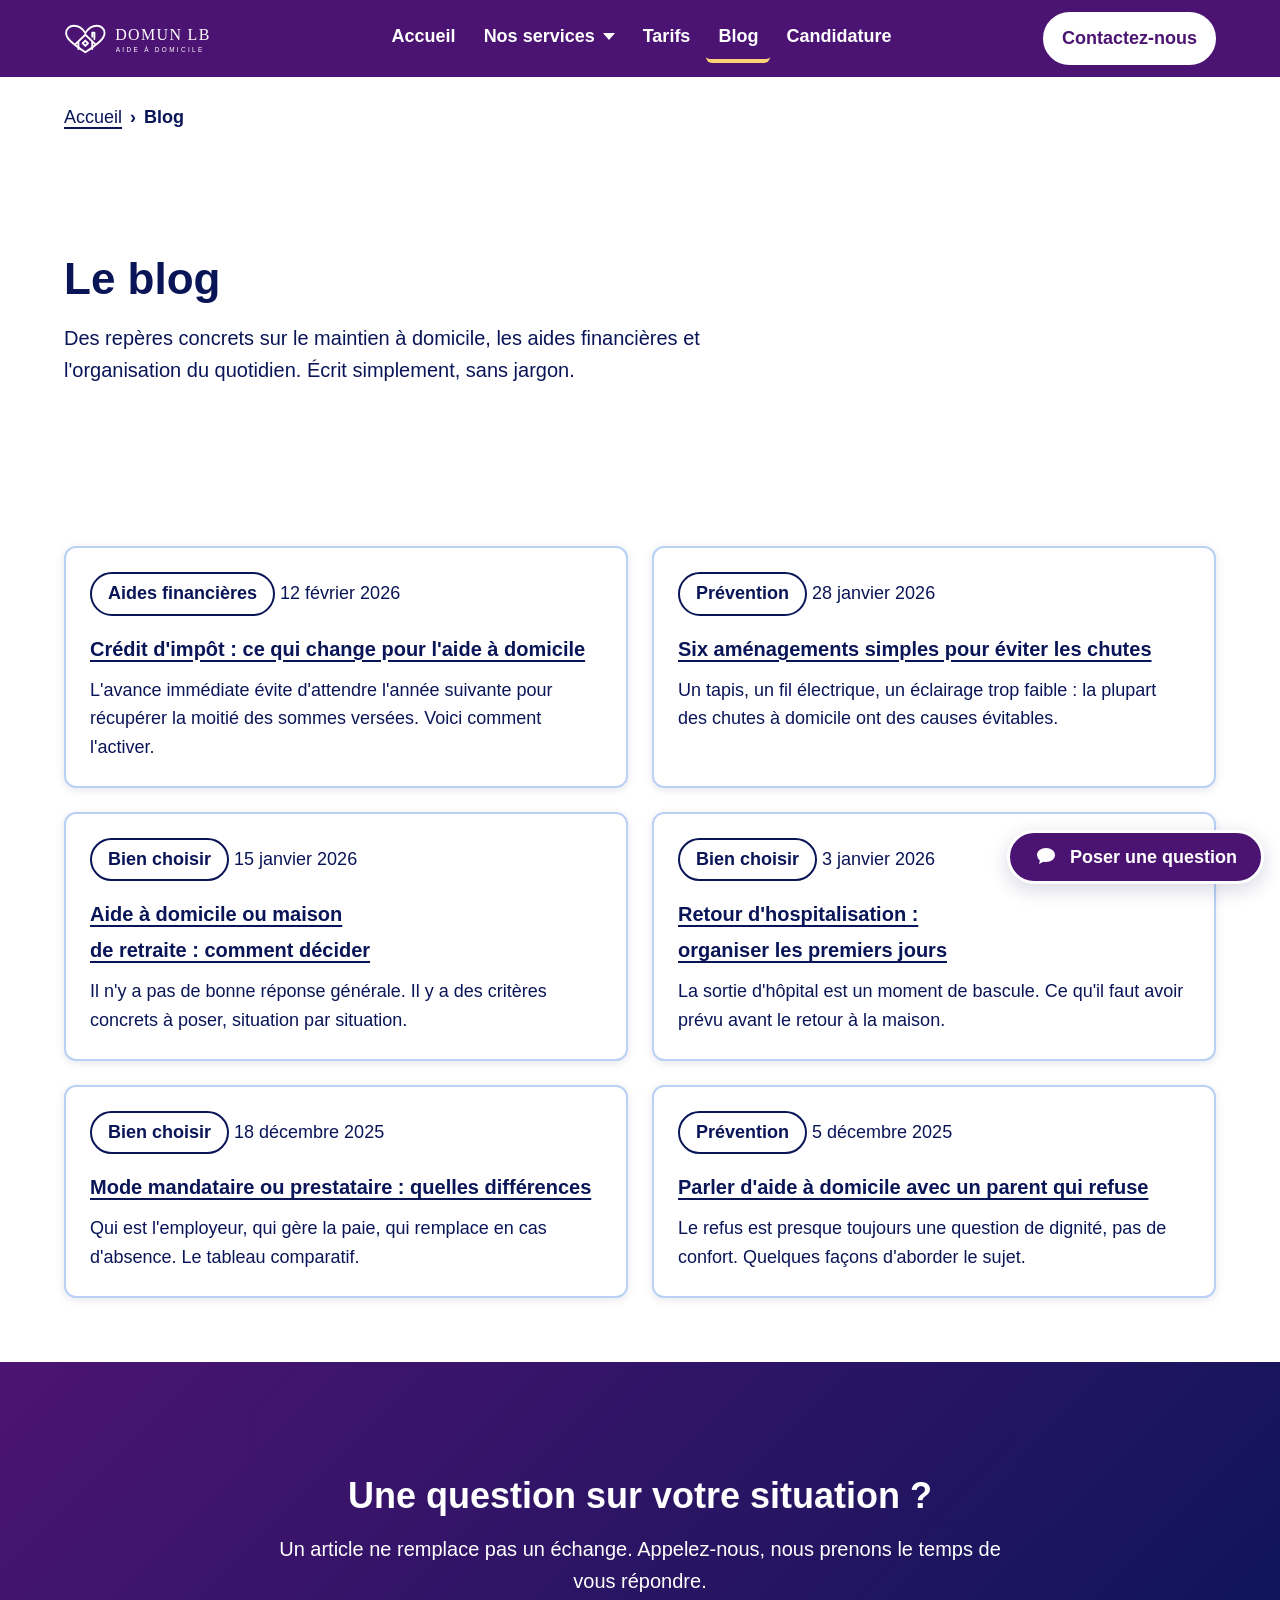
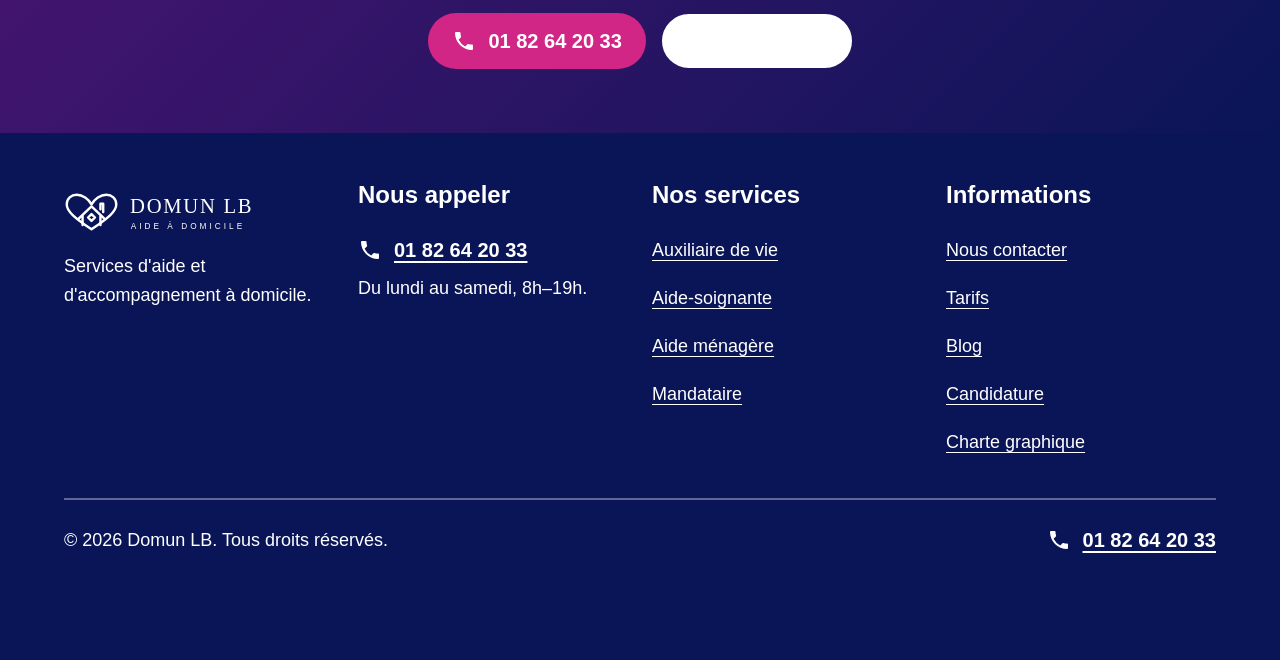
==== blog.html @ 0ce753d1 "Feuille de style unique versionnée, et réassurance desserrée Vous voyiez pour la troisième fois une " ====
<!DOCTYPE html>
<html lang="fr">
<head>
<meta charset="utf-8">
<meta name="viewport" content="width=device-width, initial-scale=1">
<title>Blog — maintien à domicile et aides | Domun LB</title>
<meta name="description" content="Conseils Domun LB sur le maintien à domicile, les aides financières, la prévention des chutes et le choix d'un service.">
<link rel="stylesheet" href="assets/css/domun.css?v=c7c0f2ed6d">
</head>
<body>
<a class="lien-evitement" href="#contenu">Aller au contenu principal</a>

<header class="entete" data-entete>
  <div class="conteneur">
    <a class="entete__logo" href="index.html">
      <img src="assets/img/logo-domunlb-provisoire.svg" alt="Domun LB, accueil" width="330" height="90">
    </a>
    <nav class="entete__nav" id="navigation-principale" data-nav
         aria-label="Navigation principale">
      <ul class="nav-liste">
          <li><a href="index.html">Accueil</a></li>
          <li class="nav-groupe"><button type="button" class="nav-groupe__bouton" data-sous-menu aria-expanded="false" aria-controls="sous-menu-services">Nos services<span class="nav-groupe__chevron" aria-hidden="true"></span></button><ul class="nav-groupe__liste" id="sous-menu-services" hidden><li><a href="services/auxiliaire-de-vie.html">Auxiliaire de vie</a></li><li><a href="services/aide-soignante.html">Aide-soignante</a></li><li><a href="services/aide-menagere.html">Aide ménagère</a></li><li><a href="services/mandataire.html">Mandataire</a></li></ul></li>
          <li><a href="tarifs.html">Tarifs</a></li>
          <li><a href="blog.html" aria-current="page">Blog</a></li>
          <li><a href="candidature.html">Candidature</a></li>
      </ul>
    </nav>
    <div class="entete__actions">
      <a class="bouton bouton--inverse entete__cta" href="contact.html"
         >
        Contactez-nous
      </a>
      <button class="bouton-menu" type="button" data-bouton-menu hidden
              aria-label="Menu" aria-expanded="false"
              aria-controls="navigation-principale">
        <span class="bouton-menu__barres" aria-hidden="true"></span>
        <span class="bouton-menu__texte">Menu</span>
      </button>
    </div>
  </div>
</header>
<main id="contenu">
<nav class="fil-ariane" aria-label="Fil d'Ariane"><div class="conteneur"><ol><li><a href="index.html">Accueil</a></li><li><span aria-current="page">Blog</span></li></ol></div></nav>

<section class="section section--serree">
  <div class="conteneur entete-page">
    <h1>Le blog</h1>
    <p class="chapo">Des repères concrets sur le maintien à domicile, les aides
      financières et l'organisation du quotidien. Écrit simplement, sans jargon.</p>
  </div>
</section>

<section class="section">
  <div class="conteneur">
    <h2 class="visuellement-cache">Tous les articles</h2>
    <div class="grille grille--2"><article class="carte carte--lien article-liste">
      <p class="article-liste__meta"><span class="badge badge--discret">Aides financières</span>
        <span class="visuellement-cache">Publié le </span>
        <time datetime="2026-02-12">12 février 2026</time></p>
      <h3><a class="carte__lien" href="#">Crédit d'impôt : ce qui change pour l'aide à domicile</a></h3>
      <p>L'avance immédiate évite d'attendre l'année suivante pour récupérer la moitié des sommes versées. Voici comment l'activer.</p>
    </article><article class="carte carte--lien article-liste">
      <p class="article-liste__meta"><span class="badge badge--discret">Prévention</span>
        <span class="visuellement-cache">Publié le </span>
        <time datetime="2026-01-28">28 janvier 2026</time></p>
      <h3><a class="carte__lien" href="#">Six aménagements simples pour éviter les chutes</a></h3>
      <p>Un tapis, un fil électrique, un éclairage trop faible : la plupart des chutes à domicile ont des causes évitables.</p>
    </article><article class="carte carte--lien article-liste">
      <p class="article-liste__meta"><span class="badge badge--discret">Bien choisir</span>
        <span class="visuellement-cache">Publié le </span>
        <time datetime="2026-01-15">15 janvier 2026</time></p>
      <h3><a class="carte__lien" href="#">Aide à domicile ou maison de retraite : comment décider</a></h3>
      <p>Il n'y a pas de bonne réponse générale. Il y a des critères concrets à poser, situation par situation.</p>
    </article><article class="carte carte--lien article-liste">
      <p class="article-liste__meta"><span class="badge badge--discret">Bien choisir</span>
        <span class="visuellement-cache">Publié le </span>
        <time datetime="2026-01-03">3 janvier 2026</time></p>
      <h3><a class="carte__lien" href="#">Retour d'hospitalisation : organiser les premiers jours</a></h3>
      <p>La sortie d'hôpital est un moment de bascule. Ce qu'il faut avoir prévu avant le retour à la maison.</p>
    </article><article class="carte carte--lien article-liste">
      <p class="article-liste__meta"><span class="badge badge--discret">Bien choisir</span>
        <span class="visuellement-cache">Publié le </span>
        <time datetime="2025-12-18">18 décembre 2025</time></p>
      <h3><a class="carte__lien" href="#">Mode mandataire ou prestataire : quelles différences</a></h3>
      <p>Qui est l'employeur, qui gère la paie, qui remplace en cas d'absence. Le tableau comparatif.</p>
    </article><article class="carte carte--lien article-liste">
      <p class="article-liste__meta"><span class="badge badge--discret">Prévention</span>
        <span class="visuellement-cache">Publié le </span>
        <time datetime="2025-12-05">5 décembre 2025</time></p>
      <h3><a class="carte__lien" href="#">Parler d'aide à domicile avec un parent qui refuse</a></h3>
      <p>Le refus est presque toujours une question de dignité, pas de confort. Quelques façons d'aborder le sujet.</p>
    </article></div>
  </div>
</section>

<section class="section section--degrade">
  <div class="conteneur centre rappel-action">
    <h2>Une question sur votre situation&nbsp;?</h2>
    <p>Un article ne remplace pas un échange. Appelez-nous, nous prenons le temps de vous répondre.</p>
    <div class="groupe-boutons">
      <a class="tel tel--bouton" href="tel:+33182642033"><svg class="tel__icone" viewBox="0 0 24 24" aria-hidden="true" focusable="false"><path d="M6.6 10.8a15.1 15.1 0 0 0 6.6 6.6l2.2-2.2a1 1 0 0 1 1-.24 11.4 11.4 0 0 0 3.6.58 1 1 0 0 1 1 1V20a1 1 0 0 1-1 1A17 17 0 0 1 3 4a1 1 0 0 1 1-1h3.5a1 1 0 0 1 1 1 11.4 11.4 0 0 0 .58 3.6 1 1 0 0 1-.25 1z"/></svg><span class="visuellement-cache">Nous appeler au </span><span class="tel__numero">01 82 64 20 33</span></a>
      <a class="bouton bouton--inverse" href="tarifs.html">Voir nos tarifs</a>
    </div>
  </div>
</section>
</main>
<footer class="pied">
  <div class="conteneur">
    <div class="grille grille--4">
      <div>
        <span class="pied__logo"><img src="assets/img/logo-domunlb-provisoire.svg" alt="Domun LB" width="330" height="90"></span>
        <p>Services d'aide et d'accompagnement à domicile.</p>
      </div>
      <div>
        <h2>Nous appeler</h2>
        <a class="tel" href="tel:+33182642033"><svg class="tel__icone" viewBox="0 0 24 24" aria-hidden="true" focusable="false"><path d="M6.6 10.8a15.1 15.1 0 0 0 6.6 6.6l2.2-2.2a1 1 0 0 1 1-.24 11.4 11.4 0 0 0 3.6.58 1 1 0 0 1 1 1V20a1 1 0 0 1-1 1A17 17 0 0 1 3 4a1 1 0 0 1 1-1h3.5a1 1 0 0 1 1 1 11.4 11.4 0 0 0 .58 3.6 1 1 0 0 1-.25 1z"/></svg><span class="visuellement-cache">Appeler Domun LB au </span><span class="tel__numero">01 82 64 20 33</span></a>
        <p>Du lundi au samedi, 8h–19h.</p>
      </div>
      <div>
        <h2>Nos services</h2>
        <ul><li><a href="services/auxiliaire-de-vie.html">Auxiliaire de vie</a></li><li><a href="services/aide-soignante.html">Aide-soignante</a></li><li><a href="services/aide-menagere.html">Aide ménagère</a></li><li><a href="services/mandataire.html">Mandataire</a></li></ul>
      </div>
      <div>
        <h2>Informations</h2>
        <ul>
          <li><a href="contact.html">Nous contacter</a></li>
          <li><a href="tarifs.html">Tarifs</a></li>
          <li><a href="blog.html">Blog</a></li>
          <li><a href="candidature.html">Candidature</a></li>
          <li><a href="charte.html">Charte graphique</a></li>
        </ul>
      </div>
    </div>
    <div class="pied__bas">
      <p>© 2026 Domun LB. Tous droits réservés.</p>
      <a class="tel" href="tel:+33182642033"><svg class="tel__icone" viewBox="0 0 24 24" aria-hidden="true" focusable="false"><path d="M6.6 10.8a15.1 15.1 0 0 0 6.6 6.6l2.2-2.2a1 1 0 0 1 1-.24 11.4 11.4 0 0 0 3.6.58 1 1 0 0 1 1 1V20a1 1 0 0 1-1 1A17 17 0 0 1 3 4a1 1 0 0 1 1-1h3.5a1 1 0 0 1 1 1 11.4 11.4 0 0 0 .58 3.6 1 1 0 0 1-.25 1z"/></svg><span class="visuellement-cache">Appeler Domun LB au </span><span class="tel__numero">01 82 64 20 33</span></a>
    </div>
  </div>
</footer>
<div class="chat" data-chat data-prefixe="">
  <button class="chat__lanceur" type="button" data-chat-ouvrir hidden
          aria-expanded="false" aria-controls="chat-panneau">
    <span class="chat__icone"><svg viewBox="0 0 24 24" aria-hidden="true" focusable="false"><path d="M12 3c5 0 9 3.1 9 7s-4 7-9 7a11 11 0 0 1-2.6-.3L5 19l.9-3.3A7.6 7.6 0 0 1 3 10c0-3.9 4-7 9-7z"/></svg></span>
    <span>Poser une question</span>
  </button>

  <div class="chat__panneau" id="chat-panneau" role="dialog"
       aria-labelledby="chat-titre" hidden>
    <div class="chat__entete">
      <h2 class="chat__titre" id="chat-titre" tabindex="-1">Assistant Domun LB</h2>
      <button class="chat__fermer" type="button" data-chat-fermer>
        <span class="visuellement-cache">Fermer la discussion</span>
        <span aria-hidden="true">✕</span>
      </button>
    </div>
    <div class="chat__fil" data-chat-fil role="log" aria-live="polite"></div>
    <div class="chat__choix" data-chat-choix></div>
    <p class="chat__pied">
      Vous préférez parler à quelqu'un&nbsp;?
      <a class="tel" href="tel:+33182642033"><svg class="tel__icone" viewBox="0 0 24 24" aria-hidden="true" focusable="false"><path d="M6.6 10.8a15.1 15.1 0 0 0 6.6 6.6l2.2-2.2a1 1 0 0 1 1-.24 11.4 11.4 0 0 0 3.6.58 1 1 0 0 1 1 1V20a1 1 0 0 1-1 1A17 17 0 0 1 3 4a1 1 0 0 1 1-1h3.5a1 1 0 0 1 1 1 11.4 11.4 0 0 0 .58 3.6 1 1 0 0 1-.25 1z"/></svg><span class="visuellement-cache">Appeler Domun LB au </span><span class="tel__numero">01 82 64 20 33</span></a>
    </p>
  </div>
</div>
<script src="assets/js/navigation.js?v=c7c0f2ed6d" defer></script>
<script src="assets/js/chat.js?v=c7c0f2ed6d" defer></script>
</body>
</html>
---- assets/css/domun.css ----
/* FICHIER GÉNÉRÉ — ne pas modifier à la main.
   Produit par outils/generer.py à partir de : tokens.css, base.css, mise-en-page.css, composants.css.
   Modifier l'un de ces fichiers, puis relancer la génération. */

/* ==========================================================================
   Domun LB — Jetons de design (design tokens)
   Source unique de vérité pour la charte graphique.
   Aucune couleur ne doit être écrite en dur ailleurs que dans ce fichier.
   ========================================================================== */

:root {
  /* ---- Palette de marque — les 6 seules couleurs autorisées -------------- */
  --navy:   #0a1557;  /* texte principal, titres, pied de page                */
  --violet: #4c1472;  /* couleur de marque, aplats de section, icônes         */
  --rose:   #d12686;  /* boutons d'action et accents — jamais en texte courant */
  --bleu:   #b9d1f4;  /* fonds de section clairs, cartes, encadrés            */
  --jaune:  #fdd377;  /* badges, puces, surlignage, étoiles d'avis            */
  --blanc:  #ffffff;  /* fond de page                                         */

  /* ---- Rôles sémantiques -------------------------------------------------
     On ne consomme JAMAIS --navy/--rose… directement dans les composants :
     on passe par un rôle. Cela rend les règles de la charte lisibles dans
     le code et empêche les usages interdits (texte rose, texte sur jaune…). */

  /* Fonds */
  --fond-page:            var(--blanc);
  --fond-section-clair:   var(--bleu);
  --fond-section-marque:  var(--violet);
  --fond-carte:           var(--blanc);
  --fond-carte-clair:     var(--bleu);
  --fond-pied:            var(--navy);

  /* Textes — uniquement navy sur clair, blanc sur foncé. Contrastes vérifiés
     par outils/verifier-contrastes.py (navy/blanc 16,70:1 — navy/bleu 10,72:1
     — blanc/violet 12,72:1 — blanc/navy 16,70:1). */
  --texte:                var(--navy);
  --texte-sur-clair:      var(--navy);
  --texte-sur-marque:     var(--blanc);
  --texte-sur-pied:       var(--blanc);

  /* Actions */
  --action-fond:          var(--rose);   /* bouton principal, aplat plein     */
  --action-texte:         var(--blanc);  /* blanc/rose = 4,85:1 — conforme AA */
  --action-contour:       var(--violet); /* bouton secondaire                 */

  /* Réassurance — le jaune ne porte jamais de texte ni d'information seule.
     Contraste jaune/blanc = 1,42:1 : tout élément jaune reçoit donc un
     contour navy pour rester perceptible (cf. CHARTE.md §Écarts traités). */
  --reassurance:          var(--jaune);
  --reassurance-contour:  var(--navy);

  /* Bordures et séparateurs */
  --bordure:              var(--bleu);
  --bordure-forte:        var(--violet);

  /* Dégradé — violet vers navy uniquement, jamais violet vers rose. */
  --degrade-marque: linear-gradient(135deg, var(--violet) 0%, var(--navy) 100%);

  /* ---- Typographie -------------------------------------------------------
     Aucune taille n'est exprimée en px : tout est en rem pour que le réglage
     « taille du texte » du navigateur de l'utilisateur reste opérant. */
  --police: "Segoe UI", Roboto, "Helvetica Neue", Arial, system-ui, sans-serif;

  --texte-xs:  1rem;      /* 16 px — mentions légales uniquement, jamais du corps */
  --texte-s:   1.125rem;  /* 18 px — corps de texte, plancher absolu             */
  --texte-m:   1.25rem;   /* 20 px — corps des pages services, chapô             */
  --texte-l:   1.5rem;    /* 24 px                                               */
  --texte-xl:  clamp(1.5rem,   1.2rem + 1.4vw, 1.875rem);  /* 24 → 30 px  h3 */
  --texte-2xl: clamp(1.75rem,  1.3rem + 2.2vw, 2.25rem);   /* 28 → 36 px  h2 */
  --texte-3xl: clamp(2rem,     1.4rem + 3vw,   2.75rem);   /* 32 → 44 px  h1 */

  --interligne:        1.6;   /* non négociable sur tout le texte courant */
  --interligne-titre:  1.2;

  --graisse-normale: 400;
  --graisse-medium:  600;
  --graisse-forte:   700;

  /* ---- Espacements — échelle de 4 px ------------------------------------- */
  --esp-1: 0.25rem;  --esp-2: 0.5rem;   --esp-3: 0.75rem;  --esp-4: 1rem;
  --esp-5: 1.5rem;   --esp-6: 2rem;     --esp-7: 3rem;     --esp-8: 4rem;
  --esp-9: 6rem;

  /* ---- Zones cliquables — plancher non négociable ------------------------ */
  --cible-min: 48px;

  /* ---- Formes et ombres -------------------------------------------------- */
  --rayon-s: 6px;  --rayon-m: 12px;  --rayon-l: 20px;  --rayon-plein: 999px;
  /* Blanc à 35 % — séparateur du pied de page sur navy. */
  --separateur-pied: rgba(255, 255, 255, 0.35);

  --ombre-carte:  0 2px 8px rgba(10, 21, 87, 0.10);
  --ombre-relief: 0 6px 20px rgba(10, 21, 87, 0.16);

  /* ---- Focus — visible partout, jamais supprimé ------------------------- */
  --focus-epaisseur: 3px;
  --focus-couleur:   var(--navy);
  --focus-decalage:  3px;

  /* ---- Largeurs de lecture ---------------------------------------------- */
  --largeur-page:    1200px;
  --largeur-lecture: 68ch;  /* longueur de ligne confortable */
  /* ---- Teintes dérivées -------------------------------------------------
     La charte n'autorise aucune AUTRE couleur : ces trois valeurs ne sont
     donc pas de nouvelles couleurs, mais des mélanges de deux couleurs de la
     palette (color-mix), réservés aux états d'interface — survol, zébrage,
     texte indicatif. Aucune ne sert d'aplat ni de couleur de marque.
     Les valeurs en dur servent de repli aux navigateurs sans color-mix. */
  --rose-fonce: #ad237e;  /* rose 82 % + navy — survol du bouton principal,
                             blanc dessus = 6,33:1                          */
  --bleu-voile: #e6effb;  /* bleu 35 % + blanc — zébrage de tableau,
                             navy dessus = 14,39:1                          */
  --navy-doux:  #40487c;  /* navy 78 % + blanc — texte indicatif de champ,
                             sur blanc = 8,62:1                             */
}

@supports (color: color-mix(in srgb, red, blue)) {
  :root {
    --rose-fonce: color-mix(in srgb, var(--rose)   82%, var(--navy));
    --bleu-voile: color-mix(in srgb, var(--bleu)   35%, var(--blanc));
    --navy-doux:  color-mix(in srgb, var(--navy)   78%, var(--blanc));
  }
}

/* ==========================================================================
   Domun LB — Socle : remise à zéro, typographie, accessibilité de base
   ========================================================================== */

*, *::before, *::after { box-sizing: border-box; }

/* On ne touche PAS à la taille de police de :root — l'utilisateur doit
   pouvoir agrandir le texte depuis son navigateur. */
html {
  -webkit-text-size-adjust: 100%;
  scroll-behavior: smooth;
  /* L'en-tête est collant : sans cette réserve, une ancre viendrait se
     placer dessous. La valeur est réajustée par navigation.js sur la
     hauteur réelle de l'en-tête. */
  scroll-padding-top: calc(var(--hauteur-entete, 9rem) + var(--esp-4));
}

@media (prefers-reduced-motion: reduce) {
  html { scroll-behavior: auto; }
  *, *::before, *::after {
    animation-duration: 0.01ms !important;
    animation-iteration-count: 1 !important;
    transition-duration: 0.01ms !important;
  }
}

body {
  margin: 0;
  background: var(--fond-page);
  color: var(--texte);
  font-family: var(--police);
  font-size: var(--texte-s);        /* 18 px — plancher */
  line-height: var(--interligne);   /* 1,6 */
  font-weight: var(--graisse-normale);
  -webkit-font-smoothing: antialiased;
}

/* Pages services : corps à 20 px, imposé par la charte. */
body.page-service { font-size: var(--texte-m); }

/* ---- Titres ------------------------------------------------------------- */
h1, h2, h3, h4 {
  margin: 0 0 var(--esp-4);
  color: var(--texte);
  line-height: var(--interligne-titre);
  font-weight: var(--graisse-forte);
  text-wrap: balance;
}
h1 { font-size: var(--texte-3xl); }
h2 { font-size: var(--texte-2xl); margin-top: var(--esp-7); }
h3 { font-size: var(--texte-xl);  margin-top: var(--esp-6); }
h4 { font-size: var(--texte-l); }

/* Sur les aplats de marque, les titres passent en blanc. */
.section--marque h1, .section--marque h2, .section--marque h3,
.section--marque h4, .section--marque p, .section--marque li,
.pied h2, .pied h3, .pied p, .pied li { color: var(--texte-sur-marque); }

p, li { max-width: var(--largeur-lecture); }
p { margin: 0 0 var(--esp-4); }

/* ---- Liens -------------------------------------------------------------- */
a { color: var(--texte); text-underline-offset: 0.2em; text-decoration-thickness: 2px; }
a:hover { text-decoration-thickness: 3px; }
/* Le dégradé est aussi un fond foncé : sans lui, un lien y resterait en
   navy (1,31:1 sur le violet), donc illisible. */
.section--marque a, .section--degrade a, .pied a { color: var(--texte-sur-marque); }

/* ---- Focus : visible partout, sur toutes les couleurs de fond ----------- */
:focus-visible {
  outline: var(--focus-epaisseur) solid var(--focus-couleur);
  outline-offset: var(--focus-decalage);
  border-radius: var(--rayon-s);
}
/* Sur fond foncé, l'anneau navy serait invisible : on le passe en blanc. */
.section--marque :focus-visible,
.section--degrade :focus-visible,
.entete :focus-visible,
.pied :focus-visible { outline-color: var(--blanc); }

/* ---- Lien d'évitement --------------------------------------------------- */
.lien-evitement {
  position: absolute; left: var(--esp-4); top: var(--esp-4);
  transform: translateY(-200%);
  z-index: 100;
  background: var(--blanc); color: var(--texte);
  border: 3px solid var(--navy); border-radius: var(--rayon-s);
  padding: var(--esp-3) var(--esp-5);
  font-weight: var(--graisse-forte); text-decoration: none;
}
.lien-evitement:focus { transform: translateY(0); }

/* ---- Utilitaires -------------------------------------------------------- */

/* L'attribut hidden ne pose qu'un display:none de faible priorité, que la
   moindre classe posant un display (.bouton { display: inline-flex }) écrase
   silencieusement. On le rend inconditionnel : sans cela, les éléments
   masqués par le script resteraient visibles. */
[hidden] { display: none !important; }
.visuellement-cache {
  position: absolute !important; width: 1px; height: 1px;
  padding: 0; margin: -1px; overflow: hidden;
  clip-path: inset(50%); white-space: nowrap; border: 0;
}

img { max-width: 100%; height: auto; display: block; }

hr { border: 0; border-top: 2px solid var(--bordure); margin: var(--esp-7) 0; }

/* ---- Impression --------------------------------------------------------- */
@media print {
  .entete__nav, .lien-evitement, .bouton { display: none; }
  body { font-size: 12pt; color: var(--navy); }
}

/* ==========================================================================
   Domun LB — Mise en page : conteneurs, sections, grilles
   ========================================================================== */

.conteneur {
  width: 100%;
  max-width: var(--largeur-page);
  margin-inline: auto;
  padding-inline: var(--esp-5);
}

/* ---- Sections ----------------------------------------------------------- */
.section { padding-block: var(--esp-8); }
.section--serree { padding-block: var(--esp-7); }

/* Fond blanc (défaut) */
.section--blanc  { background: var(--fond-page); }

/* Aplat clair : texte navy sur bleu clair — 10,72:1 */
.section--clair  { background: var(--fond-section-clair); color: var(--texte-sur-clair); }

/* Grand aplat de marque : texte blanc sur violet — 12,72:1 */
.section--marque { background: var(--fond-section-marque); color: var(--texte-sur-marque); }

/* Dégradé autorisé : violet → navy. Le texte blanc reste conforme aux deux
   extrémités (12,72:1 sur violet, 16,70:1 sur navy). */
.section--degrade {
  background: var(--degrade-marque);
  color: var(--texte-sur-marque);
}
.section--degrade h1, .section--degrade h2, .section--degrade h3,
.section--degrade p,  .section--degrade li { color: var(--texte-sur-marque); }

/* ---- Grilles ------------------------------------------------------------ */
.grille {
  display: grid;
  gap: var(--esp-5);
  grid-template-columns: repeat(auto-fit, minmax(min(100%, 300px), 1fr));
}
.grille--2 { grid-template-columns: repeat(auto-fit, minmax(min(100%, 420px), 1fr)); }
.grille--4 { grid-template-columns: repeat(auto-fit, minmax(min(100%, 230px), 1fr)); }

/* Deux colonnes texte + média, empilées sur mobile */
.duo {
  display: grid;
  gap: var(--esp-6);
  grid-template-columns: 1fr;
  align-items: center;
}
@media (min-width: 900px) { .duo { grid-template-columns: 1fr 1fr; } }

/* ---- En-tête de page ---------------------------------------------------- */
.entete-page { padding-block: var(--esp-7) var(--esp-6); }
.entete-page .chapo {
  font-size: var(--texte-m);
  max-width: var(--largeur-lecture);
}
.section--degrade .entete-page__intro { color: var(--texte-sur-marque); }

/* ---- Fil d'Ariane ------------------------------------------------------- */
.fil-ariane { padding-block: var(--esp-4); font-size: var(--texte-s); }
.fil-ariane ol {
  list-style: none; display: flex; flex-wrap: wrap;
  gap: var(--esp-2); margin: 0; padding: 0;
}
.fil-ariane li { max-width: none; display: flex; align-items: center; gap: var(--esp-2); }
.fil-ariane li + li::before { content: "›"; font-weight: var(--graisse-forte); }
.fil-ariane a { display: inline-flex; align-items: center; min-height: var(--cible-min); }
.fil-ariane [aria-current="page"] { font-weight: var(--graisse-forte); }

/* ---- Pile verticale ----------------------------------------------------- */
.pile > * + * { margin-top: var(--esp-4); }
.pile-large > * + * { margin-top: var(--esp-6); }
.centre { text-align: center; }
.centre p, .centre li { margin-inline: auto; }

/* ==========================================================================
   Domun LB — Composants
   ========================================================================== */

/* --------------------------------------------------------------------------
   BOUTONS
   Principal   : rose plein, libellé blanc gras, 18 px mini, cible 48 px mini.
   Secondaire  : contour violet sur fond blanc.
   Le rose reste rare : un seul bouton principal par écran visible.
   ------------------------------------------------------------------------ */
.bouton {
  display: inline-flex;
  align-items: center;
  justify-content: center;
  gap: var(--esp-3);
  min-height: var(--cible-min);          /* 48 px */
  padding: var(--esp-3) var(--esp-6);
  font-family: inherit;
  font-size: var(--texte-s);             /* 18 px plancher */
  font-weight: var(--graisse-forte);
  line-height: 1.3;
  text-align: center;
  text-decoration: none;
  border: 3px solid transparent;
  border-radius: var(--rayon-plein);
  cursor: pointer;
  transition: background-color .18s ease, color .18s ease, transform .18s ease;
}
.bouton:hover { transform: translateY(-2px); }
.bouton:active { transform: translateY(0); }

/* Principal — blanc sur rose = 4,85:1 (conforme AA) */
.bouton--principal {
  background: var(--action-fond);
  color: var(--action-texte);
  border-color: var(--action-fond);
  box-shadow: var(--ombre-carte);
}
.bouton--principal:hover  { background: var(--rose-fonce); border-color: var(--rose-fonce); }
.bouton--principal:visited { color: var(--action-texte); }

/* Secondaire — contour violet sur blanc, libellé violet = 12,72:1 */
.bouton--secondaire {
  background: var(--blanc);
  color: var(--action-contour);
  border-color: var(--action-contour);
}
.bouton--secondaire:hover { background: var(--action-contour); color: var(--blanc); }
.bouton--secondaire:visited { color: var(--action-contour); }
.bouton--secondaire:hover:visited { color: var(--blanc); }

/* Variante posée sur un aplat violet ou un dégradé : blanc plein */
.bouton--inverse {
  background: var(--blanc);
  color: var(--violet);
  border-color: var(--blanc);
}
.bouton--inverse:hover { background: var(--bleu); color: var(--navy); }
.bouton--inverse:visited { color: var(--violet); }

.bouton--large { width: 100%; }
@media (min-width: 600px) { .bouton--large { width: auto; } }

.groupe-boutons {
  display: flex; flex-wrap: wrap; gap: var(--esp-4);
  align-items: center;
}
.centre .groupe-boutons { justify-content: center; }

/* --------------------------------------------------------------------------
   TÉLÉPHONE — visible en permanence, cliquable, en en-tête et en pied
   ------------------------------------------------------------------------ */
.tel {
  display: inline-flex; align-items: center; gap: var(--esp-3);
  min-height: var(--cible-min);
  font-size: var(--texte-m);
  font-weight: var(--graisse-forte);
  text-decoration: none;
  white-space: nowrap;
}
.tel__icone { flex: none; width: 24px; height: 24px; fill: currentColor; }
.tel__numero { text-decoration: underline; text-underline-offset: 0.2em; }

/* Téléphone en bouton d'appel (mobile, bandeaux d'action) */
.tel--bouton {
  background: var(--action-fond); color: var(--action-texte);
  border-radius: var(--rayon-plein);
  padding: var(--esp-3) var(--esp-5);
}
.tel--bouton .tel__numero { text-decoration: none; }
.tel--bouton:hover { background: var(--rose-fonce); }

/* --------------------------------------------------------------------------
   EN-TÊTE
   ------------------------------------------------------------------------ */
/* --------------------------------------------------------------------------
   EN-TÊTE — une seule ligne : logo | navigation | téléphone
   Posé sur le violet de la marque, pour que le fond du logo s'y fonde.
   Texte blanc : 12,72:1.
   ------------------------------------------------------------------------ */
.entete {
  position: sticky; top: 0; z-index: 50;
  background: var(--fond-section-marque);
  color: var(--texte-sur-marque);
}
.entete--defile { box-shadow: var(--ombre-relief); }
.entete .conteneur {
  display: flex; flex-wrap: nowrap;
  align-items: center; justify-content: space-between;
  gap: var(--esp-4);
  padding-block: var(--esp-3);
}
.entete__logo {
  display: inline-flex; align-items: center; min-height: var(--cible-min);
  /* Le logo absorbe la contrainte en très petit écran : sans cela, il
     pousserait la ligne au débordement plutôt que de se réduire. */
  flex: 0 1 auto; min-width: 0;
  /* Si l'image ne se charge pas, son texte de remplacement doit rester
     lisible sur le violet — en navy il serait à 1,31:1. */
  color: var(--texte-sur-marque);
}
.entete__logo img {
  height: 48px; width: auto; max-width: 100%; object-fit: contain;
  transition: height .18s ease;
}
.entete--defile .entete__logo img { height: 38px; }

.entete__actions { display: flex; align-items: center; gap: var(--esp-3); flex: none; }
/* Les horaires ne figurent plus ici : empilées sous le numéro, elles
   formaient la seconde ligne de l'en-tête. Elles restent dans le pied de
   page et dans l'assistant de discussion. */
.entete .tel { color: var(--texte-sur-marque); white-space: nowrap; }

/* ---- Navigation --------------------------------------------------------- */
.entete__nav { flex: 0 1 auto; min-width: 0; }
.nav-liste {
  list-style: none; margin: 0; padding: 0;
  display: flex; flex-wrap: nowrap; gap: var(--esp-1);
}
.nav-liste li { max-width: none; }
.nav-liste a, .nav-groupe__bouton {
  display: flex; align-items: center; gap: var(--esp-2);
  min-height: var(--cible-min);
  padding: var(--esp-2) var(--esp-3);
  font-family: inherit;
  font-size: var(--texte-s);
  font-weight: var(--graisse-medium);
  color: var(--texte-sur-marque);
  text-decoration: none;
  white-space: nowrap;
  background: transparent;
  border: 0;
  border-bottom: 4px solid transparent;
  border-radius: var(--rayon-s);
  cursor: pointer;
}
/* Au survol, texte navy sur bleu clair : 10,72:1. */
.nav-liste a:hover, .nav-groupe__bouton:hover { background: var(--bleu); color: var(--navy); }
/* La page ou la section courante est signalée par la graisse ET un trait
   jaune (8,94:1 sur le violet) : jamais par la couleur seule. */
.nav-liste a[aria-current="page"],
.nav-groupe__bouton[data-section-courante="true"] {
  font-weight: var(--graisse-forte);
  border-bottom-color: var(--jaune);
}

/* Sous-menu des services — ouverture au clic, jamais au survol : un menu qui
   se déplie au passage de la souris est difficile à viser. */
.nav-groupe { position: relative; }
.nav-groupe__chevron {
  width: 0; height: 0; flex: none;
  border-left: 6px solid transparent;
  border-right: 6px solid transparent;
  border-top: 7px solid currentColor;
}
.nav-groupe__bouton[aria-expanded="true"] .nav-groupe__chevron {
  border-top: 0; border-bottom: 7px solid currentColor;
}
.nav-groupe__liste {
  position: absolute; top: calc(100% + var(--esp-2)); left: 0;
  min-width: 17rem;
  margin: 0; padding: var(--esp-2);
  list-style: none;
  background: var(--violet);
  border: 3px solid var(--blanc);
  border-radius: var(--rayon-m);
  box-shadow: var(--ombre-relief);
}
.nav-groupe__liste a {
  border-bottom: 0; border-left: 5px solid transparent;
  padding: var(--esp-2) var(--esp-4);
}
.nav-groupe__liste a[aria-current="page"] { border-left-color: var(--jaune); }

/* Bouton menu (petit écran) */
.bouton-menu {
  display: none;
  align-items: center; gap: var(--esp-3);
  min-height: var(--cible-min); padding: var(--esp-2) var(--esp-4);
  background: var(--blanc); color: var(--violet);
  border: 3px solid var(--blanc); border-radius: var(--rayon-s);
  font-family: inherit; font-size: var(--texte-s);
  font-weight: var(--graisse-forte); cursor: pointer;
}
.bouton-menu__barres { display: block; width: 24px; height: 3px; background: currentColor;
  position: relative; }
.bouton-menu__barres::before, .bouton-menu__barres::after {
  content: ""; position: absolute; left: 0; width: 24px; height: 3px; background: currentColor; }
.bouton-menu__barres::before { top: -8px; }
.bouton-menu__barres::after  { top: 8px; }

/* En dessous de 1100 px, la navigation à plat ne tient plus sur la ligne :
   elle passe derrière le bouton Menu, et l'en-tête reste sur une ligne. */
@media (max-width: 1099px) {
  .bouton-menu { display: inline-flex; }
  .entete__nav {
    position: absolute; left: 0; right: 0; top: 100%;
    background: var(--violet);
    border-top: 2px solid var(--separateur-pied);
    box-shadow: var(--ombre-relief);
    max-height: calc(100vh - var(--hauteur-entete, 6rem));
    overflow-y: auto;
  }
  .entete .conteneur { position: relative; }
  .entete__nav[data-ouvert="false"] { display: none; }
  .nav-liste { flex-direction: column; flex-wrap: wrap; gap: 0; padding: var(--esp-3); }
  .nav-liste li { width: 100%; }
  .nav-liste a, .nav-groupe__bouton {
    width: 100%; border-bottom: 0; border-left: 5px solid transparent;
    padding: var(--esp-3) var(--esp-4);
  }
  .nav-liste a[aria-current="page"],
  .nav-groupe__bouton[data-section-courante="true"] { border-left-color: var(--jaune); }
  .nav-groupe__bouton { justify-content: space-between; }
  /* Déplié en place plutôt qu'en surcouche. */
  .nav-groupe__liste {
    position: static; min-width: 0;
    border: 0; box-shadow: none; border-radius: 0;
    padding: 0 0 0 var(--esp-4);
  }
}

/* Très petits écrans : le libellé du bouton disparaît au profit de
   l'icône seule, pour que la ligne reste unique. Le nom accessible est
   conservé par l'attribut aria-label posé par le script. */
@media (max-width: 619px) {
  .entete__logo img { height: 36px; }
  .bouton-menu__texte { display: none; }
  .bouton-menu { padding: var(--esp-2) var(--esp-3); }
  .entete .conteneur { gap: var(--esp-3); }
  .entete .conteneur { padding-inline: var(--esp-3); }
  /* Seule l'icône s'efface : le numéro lui-même doit rester visible. */
  .entete .tel__icone { display: none; }
}

/* --------------------------------------------------------------------------
   CARTES
   ------------------------------------------------------------------------ */
.carte {
  background: var(--fond-carte);
  color: var(--texte);
  border: 2px solid var(--bordure);
  border-radius: var(--rayon-m);
  padding: var(--esp-5);
  box-shadow: var(--ombre-carte);
  display: flex; flex-direction: column; gap: var(--esp-3);
}
.carte > :last-child { margin-bottom: 0; }
.carte h3 { margin-top: 0; }
.carte p, .carte li { max-width: none; }

.carte--clair { background: var(--fond-carte-clair); border-color: var(--violet); }
.carte--marque { background: var(--violet); border-color: var(--violet); color: var(--blanc); }
.carte--marque h3, .carte--marque p, .carte--marque li { color: var(--blanc); }

/* Carte cliquable : toute la carte est la cible, le lien reste le point focus */
.carte--lien { position: relative; transition: transform .18s ease, box-shadow .18s ease; }
.carte--lien:hover { transform: translateY(-4px); box-shadow: var(--ombre-relief); }
.carte--lien .carte__lien::after { content: ""; position: absolute; inset: 0; }
.carte__lien { font-weight: var(--graisse-forte); font-size: var(--texte-m); }

/* Icône de carte : rond violet, glyphe blanc */
.carte__icone {
  flex: none;
  display: grid; place-items: center;
  width: 64px; height: 64px;
  border-radius: 50%;
  background: var(--violet); color: var(--blanc);
}
.carte__icone svg { width: 32px; height: 32px; fill: currentColor; }
.carte--marque .carte__icone { background: var(--blanc); color: var(--violet); }

/* --------------------------------------------------------------------------
   RÉASSURANCE EN JAUNE
   Le jaune ne porte jamais de texte ni d'information seule, et reçoit
   toujours un contour navy — sans quoi il disparaîtrait sur blanc (1,42:1).
   ------------------------------------------------------------------------ */
.badge {
  display: inline-flex; align-items: center; gap: var(--esp-2);
  /* Dans une carte, qui est un conteneur flex en colonne, un badge devient un
     élément flex et s'étire sur toute la largeur : il prend alors l'allure
     d'un bouton pleine largeur. On l'en empêche. */
  align-self: flex-start;
  padding: var(--esp-2) var(--esp-4);
  background: var(--reassurance);
  color: var(--navy);                              /* navy/jaune = 11,74:1 */
  border: 2px solid var(--reassurance-contour);
  border-radius: var(--rayon-plein);
  font-size: var(--texte-s);
  font-weight: var(--graisse-forte);
  line-height: 1.3;
}
.badge--discret { background: var(--blanc); }

/* Titre de carte marqué d'une pastille jaune. Remplace l'emploi d'un badge
   comme titre : un cartouche plein occupait toute la largeur de la carte et se
   lisait comme un bouton, alors qu'il ne mène nulle part. Le jaune revient
   ici à ce que la charte lui assigne — un micro-élément. */
.carte__titre {
  /* Aligné sur la première ligne, et non centré sur l'ensemble : sur un titre
     qui passe sur deux lignes, la pastille se retrouvait à mi-hauteur. */
  display: flex; align-items: flex-start; gap: var(--esp-3);
  margin-top: 0;
  font-size: var(--texte-l);
}
.carte__titre::before {
  content: "";
  margin-top: 0.28em;
  flex: none; width: 1.25rem; height: 1.25rem;
  background: var(--reassurance);
  border: 2px solid var(--reassurance-contour);
  border-radius: 50%;
}
.carte--marque .carte__titre::before { border-color: var(--blanc); }

/* Ligne de réassurance : trois mentions courtes séparées par des pastilles,
   au lieu de trois cartouches pleins qui se bousculaient sur deux rangées. */
.reassurance {
  display: flex; flex-wrap: wrap;
  gap: var(--esp-3) var(--esp-6);
  margin: 0; padding: 0;
  list-style: none;
  font-size: var(--texte-s);
  font-weight: var(--graisse-forte);
}
.reassurance li {
  display: flex; align-items: center; gap: var(--esp-2);
  max-width: none;
}
.reassurance li::before {
  content: "";
  flex: none; width: 1rem; height: 1rem;
  background: var(--reassurance);
  border: 2px solid var(--reassurance-contour);
  border-radius: 50%;
}

/* Liste à puces jaunes */
.liste-puces { list-style: none; margin: 0; padding: 0; }
.liste-puces li {
  position: relative;
  padding-left: 2.5rem;
  margin-bottom: var(--esp-3);
}
.liste-puces li::before {
  content: "";
  position: absolute; left: 0; top: 0.35em;
  width: 1.4rem; height: 1.4rem;
  background: var(--reassurance);
  border: 2px solid var(--reassurance-contour);
  border-radius: 50%;
}
/* Sur fond de marque, le contour de puce passe en blanc */
.section--marque .liste-puces li::before,
.section--degrade .liste-puces li::before,
.carte--marque .liste-puces li::before { border-color: var(--blanc); }

/* Surlignage jaune sur du texte navy — 11,74:1 */
.surligne {
  background: var(--reassurance);
  color: var(--navy);
  padding: 0 var(--esp-2);
  border-radius: var(--rayon-s);
  box-decoration-break: clone;
}

/* Étoiles d'avis — jaune contourné navy + équivalent textuel obligatoire */
.note { display: inline-flex; align-items: center; gap: var(--esp-2); }
.note__etoiles { display: inline-flex; gap: 2px; }
.note__etoiles svg {
  width: 24px; height: 24px;
  fill: var(--reassurance);
  stroke: var(--reassurance-contour); stroke-width: 1.5;
}
.section--marque .note__etoiles svg, .section--degrade .note__etoiles svg { stroke: var(--blanc); }

/* --------------------------------------------------------------------------
   FORMULAIRES
   Libellé visible AU-DESSUS du champ, jamais en placeholder seul.
   ------------------------------------------------------------------------ */
.formulaire { max-width: 40rem; }
.champ { margin-bottom: var(--esp-5); }

.champ__libelle {
  display: block;
  margin-bottom: var(--esp-2);
  font-size: var(--texte-s);
  font-weight: var(--graisse-forte);
  color: var(--texte);
}
.champ__obligatoire { color: var(--navy); font-weight: var(--graisse-forte); }
.champ__aide {
  display: block;
  margin: 0 0 var(--esp-2);
  font-size: var(--texte-s);
  max-width: none;
}

.champ input, .champ select, .champ textarea {
  display: block; width: 100%;
  min-height: var(--cible-min);
  padding: var(--esp-3) var(--esp-4);
  font-family: inherit;
  font-size: var(--texte-s);
  line-height: var(--interligne);
  color: var(--texte);
  background: var(--blanc);
  border: 2px solid var(--navy);
  border-radius: var(--rayon-s);
}
.champ textarea { min-height: 10rem; resize: vertical; }
.champ input:hover, .champ select:hover, .champ textarea:hover { border-color: var(--violet); }

/* Le placeholder est décoratif : il ne remplace jamais le libellé. */
.champ ::placeholder { color: var(--navy-doux); opacity: 1; }

/* Cases à cocher et boutons radio : cible de 48 px sur tout le libellé */
.choix { display: flex; align-items: flex-start; gap: var(--esp-3); }
.choix + .choix { margin-top: var(--esp-2); }
.choix input { width: 28px; height: 28px; min-height: 28px; margin: 10px 0 0; flex: none; }
.choix label { min-height: var(--cible-min); display: flex; align-items: center; }

/* Erreurs : couleur + icône + texte, jamais la couleur seule */
.champ--erreur input, .champ--erreur select, .champ--erreur textarea {
  border-color: var(--violet); border-width: 3px;
}
.champ__erreur {
  display: flex; align-items: center; gap: var(--esp-2);
  margin-top: var(--esp-2);
  font-weight: var(--graisse-forte);
  color: var(--navy);
}
.champ__erreur::before {
  content: "!";
  display: grid; place-items: center;
  flex: none; width: 1.5rem; height: 1.5rem;
  background: var(--violet); color: var(--blanc);
  border-radius: 50%; font-size: var(--texte-s);
}

fieldset { border: 2px solid var(--bordure); border-radius: var(--rayon-m);
  padding: var(--esp-4) var(--esp-5); margin: 0 0 var(--esp-5); }
legend { font-weight: var(--graisse-forte); font-size: var(--texte-m); padding-inline: var(--esp-2); }

/* --------------------------------------------------------------------------
   TABLEAU DE TARIFS
   ------------------------------------------------------------------------ */
.tableau-enveloppe { overflow-x: auto; }
.tableau {
  width: 100%; border-collapse: collapse;
  font-size: var(--texte-s);
  min-width: 34rem;
}
.tableau caption {
  text-align: left; font-weight: var(--graisse-forte);
  font-size: var(--texte-m); padding-bottom: var(--esp-3);
}
.tableau th, .tableau td {
  padding: var(--esp-4);
  text-align: left;
  border-bottom: 2px solid var(--bordure);
  vertical-align: top;
}
.tableau thead th { background: var(--violet); color: var(--blanc); }
.tableau thead th:first-child { border-top-left-radius: var(--rayon-s); }
.tableau thead th:last-child  { border-top-right-radius: var(--rayon-s); }
.tableau tbody tr:nth-child(even) { background: var(--bleu-voile); }
.tableau th[scope="row"] { font-weight: var(--graisse-forte); }
.tableau .tarif { font-size: var(--texte-m); font-weight: var(--graisse-forte); white-space: nowrap; }

/* --------------------------------------------------------------------------
   ENCADRÉS ET DIVERS
   ------------------------------------------------------------------------ */
.encadre {
  background: var(--fond-section-clair);
  color: var(--texte-sur-clair);
  border-left: 8px solid var(--violet);
  border-radius: var(--rayon-m);
  padding: var(--esp-5);
}
.encadre h3 { margin-top: 0; }
.encadre p, .encadre li { max-width: none; }

/* Étapes numérotées */
.etapes { list-style: none; margin: 0; padding: 0; counter-reset: etape; }
.etapes li {
  counter-increment: etape;
  position: relative;
  padding-left: 4.25rem;
  margin-bottom: var(--esp-5);
  max-width: var(--largeur-lecture);
}
.etapes li::before {
  content: counter(etape);
  position: absolute; left: 0; top: 0;
  display: grid; place-items: center;
  width: 3rem; height: 3rem;
  background: var(--violet); color: var(--blanc);
  border-radius: 50%;
  font-size: var(--texte-l); font-weight: var(--graisse-forte);
  line-height: 1;
}
.section--marque .etapes li::before, .section--degrade .etapes li::before {
  background: var(--blanc); color: var(--violet);
}

/* Questions fréquentes */
.faq details {
  border: 2px solid var(--bordure);
  border-radius: var(--rayon-m);
  margin-bottom: var(--esp-4);
  background: var(--blanc);
}
.faq summary {
  display: flex; align-items: center; justify-content: space-between; gap: var(--esp-4);
  min-height: var(--cible-min);
  padding: var(--esp-4) var(--esp-5);
  font-size: var(--texte-m);
  font-weight: var(--graisse-forte);
  cursor: pointer;
  list-style: none;
}
.faq summary::-webkit-details-marker { display: none; }
.faq summary::after { content: "+"; font-size: var(--texte-l); flex: none; }
.faq details[open] summary::after { content: "–"; }
.faq details[open] summary { border-bottom: 2px solid var(--bordure); }
.faq details > :not(summary) { padding-inline: var(--esp-5); }
.faq details > :last-child { padding-bottom: var(--esp-4); }

/* Article de blog en liste */
.article-liste { display: flex; flex-direction: column; gap: var(--esp-3); }
.article-liste__meta { font-size: var(--texte-s); margin: 0; }
.article-liste h3 { margin: 0; }

/* Bandeau d'appel à l'action */
.rappel-action { text-align: center; }
.rappel-action p { margin-inline: auto; font-size: var(--texte-m); }

/* --------------------------------------------------------------------------
   PIED DE PAGE
   ------------------------------------------------------------------------ */
.pied { background: var(--fond-pied); color: var(--texte-sur-pied); padding-block: var(--esp-7) var(--esp-5); }
.pied a { color: var(--texte-sur-pied); }
.pied h2, .pied h3 { color: var(--texte-sur-pied); margin-top: 0; font-size: var(--texte-l); }
.pied .tel { color: var(--texte-sur-pied); }
.pied ul { list-style: none; margin: 0; padding: 0; }
.pied li { max-width: none; }
.pied li a {
  display: inline-flex; align-items: center;
  min-height: var(--cible-min);
  text-decoration: underline; text-underline-offset: 0.2em;
}
/* Plus de pastille blanche : le logo est en trait blanc, il se pose
   directement sur le navy du pied de page. Sur un fond blanc, il aurait
   disparu. */
.pied__logo { display: inline-block; }
.pied__logo img { height: 62px; width: auto; }
.pied__bas {
  margin-top: var(--esp-6); padding-top: var(--esp-4);
  border-top: 2px solid var(--separateur-pied);
  display: flex; flex-wrap: wrap; gap: var(--esp-4);
  align-items: center; justify-content: space-between;
  font-size: var(--texte-s);
}
.pied__bas p { margin: 0; max-width: none; }

/* --------------------------------------------------------------------------
   FORMULAIRE DE QUALIFICATION (page d'accueil)
   Parcours en trois étapes. Sans JavaScript, les trois étapes s'affichent à
   la suite et le formulaire reste entièrement utilisable : la découpe en
   étapes est une amélioration progressive, jamais une condition d'accès.
   ------------------------------------------------------------------------ */
.qualif {
  background: var(--blanc);
  color: var(--texte);
  border-radius: var(--rayon-l);
  padding: var(--esp-5);
  box-shadow: var(--ombre-relief);
  max-width: none;
}
.qualif h2 { margin-top: 0; font-size: var(--texte-xl); color: var(--texte); }
.qualif p, .qualif li { max-width: none; }

/* Progression — annoncée aux lecteurs d'écran à chaque changement d'étape */
.qualif__progression {
  display: flex; align-items: center; gap: var(--esp-3);
  margin: 0 0 var(--esp-4);
  font-size: var(--texte-s);
  font-weight: var(--graisse-forte);
}
.qualif__jauge {
  flex: 1; height: 10px;
  background: var(--bleu);
  border: 2px solid var(--navy);
  border-radius: var(--rayon-plein);
  overflow: hidden;
}
.qualif__jauge span {
  display: block; height: 100%;
  background: var(--violet);
  transition: width .25s ease;
}

/* Étapes : le fieldset porte la question, la legend est le titre de l'étape */
.qualif__etape { border: 0; padding: 0; margin: 0 0 var(--esp-5); }
.qualif__etape legend {
  padding: 0;
  font-size: var(--texte-m);
  font-weight: var(--graisse-forte);
  margin-bottom: var(--esp-4);
}
.qualif__question { margin-bottom: var(--esp-5); }
.qualif__question:last-child { margin-bottom: 0; }
.qualif__intitule {
  display: block;
  margin: 0 0 var(--esp-3);
  font-size: var(--texte-s);
  font-weight: var(--graisse-forte);
}

/* Options cliquables : la case reste visible, l'état sélectionné est signalé
   par la bordure ET le fond ET la case cochée — jamais par la couleur seule. */
.qualif__options { display: grid; gap: var(--esp-2); }
@media (min-width: 560px) { .qualif__options--paire { grid-template-columns: 1fr 1fr; } }

.qualif__option { position: relative; }
.qualif__option input {
  position: absolute; z-index: 1;
  left: var(--esp-4); top: 50%; transform: translateY(-50%);
  width: 26px; height: 26px; margin: 0;
}
.qualif__option label {
  display: flex; align-items: center;
  min-height: var(--cible-min);
  padding: var(--esp-3) var(--esp-4) var(--esp-3) 3.5rem;
  background: var(--blanc);
  border: 2px solid var(--navy);
  border-radius: var(--rayon-s);
  font-size: var(--texte-s);
  font-weight: var(--graisse-medium);
  line-height: 1.4;
  cursor: pointer;
}
.qualif__option label:hover { background: var(--bleu-voile); }
.qualif__option input:checked + label {
  background: var(--bleu);
  border-color: var(--violet);
  border-width: 3px;
  padding: calc(var(--esp-3) - 1px) calc(var(--esp-4) - 1px)
           calc(var(--esp-3) - 1px) calc(3.5rem - 1px);
  font-weight: var(--graisse-forte);
}
.qualif__option input:focus-visible + label {
  outline: var(--focus-epaisseur) solid var(--focus-couleur);
  outline-offset: var(--focus-decalage);
}

/* Navigation entre étapes — construite par le script */
.qualif__navigation {
  display: flex; flex-wrap: wrap; gap: var(--esp-3);
  margin-top: var(--esp-5);
}
.qualif__navigation .bouton { flex: 1 1 12rem; }

/* Réassurance sous le formulaire */
.qualif__reassurance {
  /* La carte du formulaire est étroite : en ligne, les trois mentions
     retombaient « deux puis une ». En colonne, elles restent lisibles. */
  flex-direction: column;
  gap: var(--esp-4);
  margin: var(--esp-6) 0 0;
  padding-top: var(--esp-5);
  border-top: 2px solid var(--bordure);
}

/* Message d'erreur d'étape */
.qualif__alerte {
  display: flex; align-items: center; gap: var(--esp-3);
  margin: var(--esp-4) 0 0;
  padding: var(--esp-3) var(--esp-4);
  background: var(--bleu);
  border-left: 8px solid var(--violet);
  border-radius: var(--rayon-s);
  font-weight: var(--graisse-forte);
}
.qualif__alerte::before {
  content: "!";
  display: grid; place-items: center;
  flex: none; width: 1.75rem; height: 1.75rem;
  background: var(--violet); color: var(--blanc);
  border-radius: 50%;
}

/* Le formulaire est une carte blanche posée sur le dégradé. Les règles de
   section (.section--degrade p, li…) passent le texte en blanc : il faut les
   annuler à l'intérieur de la carte, sans quoi son contenu deviendrait
   invisible. Les sélecteurs sont préfixés par la section pour l'emporter en
   spécificité sur celles-ci. */
.section--degrade .qualif,  .section--marque .qualif,
.section--degrade .qualif p, .section--marque .qualif p,
.section--degrade .qualif li, .section--marque .qualif li,
.section--degrade .qualif h2, .section--marque .qualif h2,
.section--degrade .qualif legend, .section--marque .qualif legend,
.section--degrade .qualif label, .section--marque .qualif label,
.section--degrade .qualif span,  .section--marque .qualif span {
  color: var(--texte);
}
/* Le focus à l'intérieur de la carte redevient navy, la section l'ayant
   passé en blanc pour les fonds foncés. */
.section--degrade .qualif :focus-visible,
.section--marque .qualif :focus-visible { outline-color: var(--focus-couleur); }

/* Le formulaire prend un peu plus de place que le texte d'accroche. */
@media (min-width: 900px) {
  .duo--formulaire { grid-template-columns: 1fr 1.05fr; align-items: start; }
}

.accroche-tel { margin-top: var(--esp-5); font-size: var(--texte-m); }
.accroche-tel .tel { margin-top: var(--esp-2); }

/* --------------------------------------------------------------------------
   WIDGET DE DISCUSSION
   Le lanceur est en violet, pas en rose : il est présent sur toutes les pages,
   et le rose doit rester rare pour garder sa valeur de signal (il est réservé
   au bouton d'envoi du formulaire de qualification).
   ------------------------------------------------------------------------ */
.chat {
  position: fixed; z-index: 60;
  right: var(--esp-4); bottom: var(--esp-4);
  display: flex; flex-direction: column; align-items: flex-end;
  gap: var(--esp-3);
}

.chat__lanceur {
  display: inline-flex; align-items: center; gap: var(--esp-3);
  min-height: var(--cible-min);
  padding: var(--esp-3) var(--esp-5);
  background: var(--violet); color: var(--blanc);
  border: 3px solid var(--blanc);
  border-radius: var(--rayon-plein);
  box-shadow: var(--ombre-relief);
  font-family: inherit;
  font-size: var(--texte-s);
  font-weight: var(--graisse-forte);
  cursor: pointer;
}
.chat__lanceur:hover { background: var(--navy); }
.chat__icone { display: inline-flex; flex: none; }
.chat__icone svg { width: 24px; height: 24px; fill: currentColor; }

.chat__panneau {
  width: min(24rem, calc(100vw - 2 * var(--esp-4)));
  max-height: min(34rem, calc(100vh - 2 * var(--esp-6)));
  display: flex; flex-direction: column;
  background: var(--blanc); color: var(--texte);
  border: 3px solid var(--violet);
  border-radius: var(--rayon-l);
  box-shadow: var(--ombre-relief);
  overflow: hidden;
}

.chat__entete {
  display: flex; align-items: center; justify-content: space-between;
  gap: var(--esp-3);
  padding: var(--esp-3) var(--esp-3) var(--esp-3) var(--esp-5);
  background: var(--violet); color: var(--blanc);
}
.chat__titre { margin: 0; font-size: var(--texte-m); color: var(--blanc); }
.chat__fermer {
  display: grid; place-items: center;
  flex: none;
  width: var(--cible-min); height: var(--cible-min);
  background: transparent; color: var(--blanc);
  border: 2px solid var(--blanc); border-radius: var(--rayon-s);
  font-size: var(--texte-m); font-family: inherit;
  cursor: pointer;
}
.chat__fermer:hover { background: var(--blanc); color: var(--violet); }

.chat__fil {
  flex: 1 1 auto; overflow-y: auto;
  padding: var(--esp-4) var(--esp-5);
  display: flex; flex-direction: column; gap: var(--esp-3);
}
.chat__message {
  margin: 0; max-width: none;
  padding: var(--esp-3) var(--esp-4);
  border-radius: var(--rayon-m);
  font-size: var(--texte-s);
}
.chat__message--assistant { background: var(--bleu); color: var(--navy); }
.chat__message--visiteur {
  align-self: flex-end;
  background: var(--violet); color: var(--blanc);
}
.chat__message a { color: inherit; }
.chat__message ul { margin: var(--esp-2) 0 0; padding-left: 1.25rem; }
.chat__message li { max-width: none; }

.chat__choix {
  display: flex; flex-direction: column; gap: var(--esp-2);
  padding: 0 var(--esp-5) var(--esp-4);
}
.chat__choix:empty { padding: 0; }
.chat__choix .bouton { width: 100%; font-size: var(--texte-s); }

.chat__pied {
  margin: 0; max-width: none;
  padding: var(--esp-3) var(--esp-5);
  border-top: 2px solid var(--bordure);
  font-size: var(--texte-s);
}
.chat__pied .tel { font-size: var(--texte-s); min-height: var(--cible-min); }

@media (max-width: 599px) {
  /* Le lanceur reste compact et ancré à droite : étalé sur toute la largeur,
     il masquerait en permanence le bas du contenu — dont le bouton d'envoi
     du formulaire. Seul le panneau ouvert occupe la largeur disponible. */
  .chat { right: var(--esp-3); bottom: var(--esp-3); }
  .chat__lanceur { padding: var(--esp-3) var(--esp-4); }
  .chat__panneau { width: calc(100vw - 2 * var(--esp-3)); }
}

/* On réserve la place du lanceur sous le pied de page, pour qu'il ne
   recouvre jamais la dernière ligne. */
.pied { padding-bottom: calc(var(--esp-5) + 4.5rem); }

/* Bouton d'appel à l'action de l'en-tête. Blanc plein plutôt que rose : il est
   présent sur toutes les pages, et le rose doit rester rare pour garder sa
   valeur de signal. Sur le violet, le blanc lit comme une action principale. */
/* Un seul libellé, à toutes les largeurs. La bascule précédente entre un
   libellé long et un libellé court reposait sur deux éléments dont le CSS
   masquait l'un : avec une feuille de style obsolète ou absente, les deux
   s'affichaient côte à côte. « Contactez-nous » tient jusqu'à 320 px — le
   logo absorbe la contrainte — donc la bascule n'avait pas lieu d'être. */
.entete__cta { flex: none; padding-inline: var(--esp-4); white-space: nowrap; }
.entete__cta[aria-current="page"] { border-color: var(--jaune); }
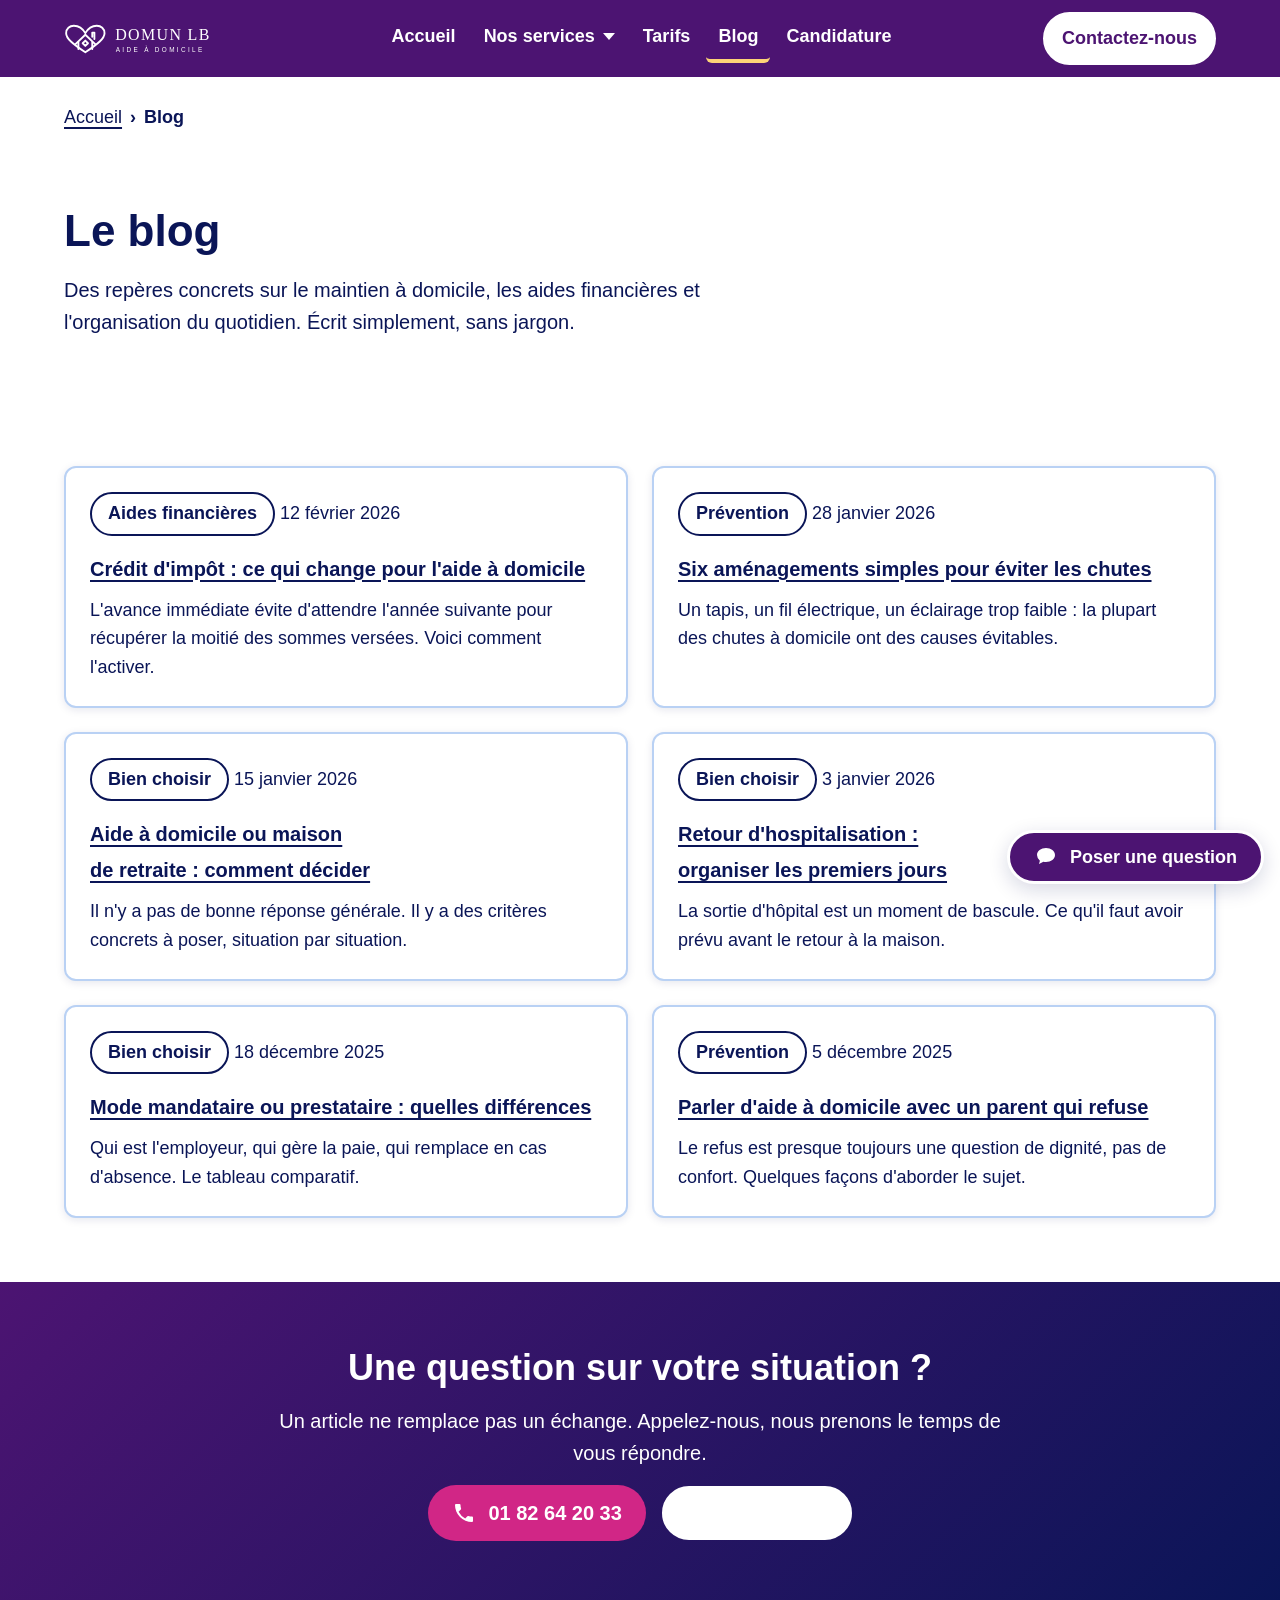
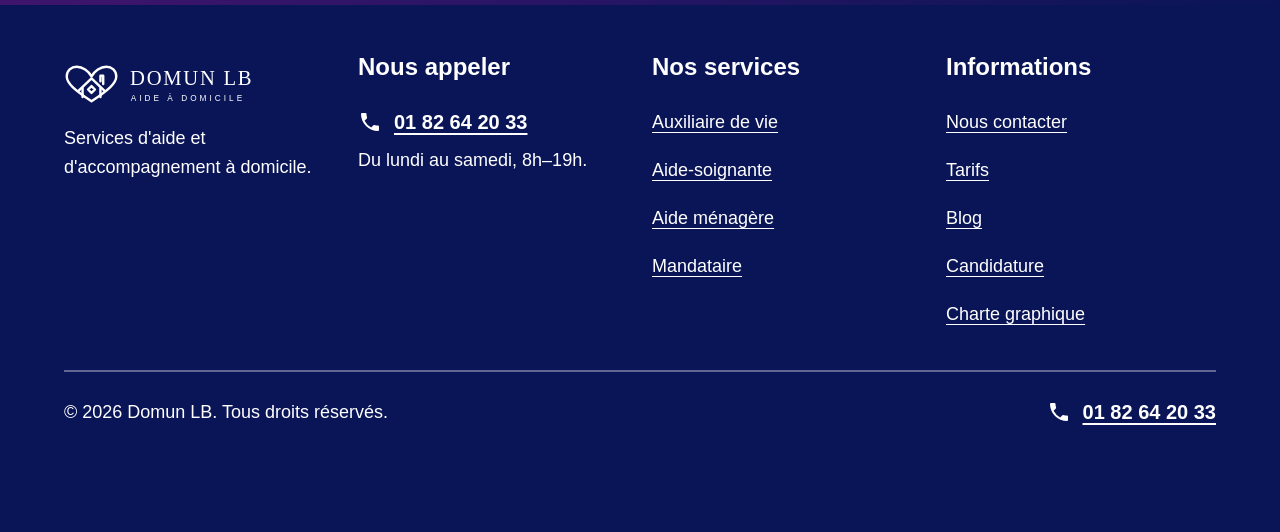
==== commit dcff59de: "Rythme vertical des sections, à commencer par la page Tarifs Trois défauts d'espacement se cumulaien" ====
--- a/blog.html
+++ b/blog.html
@@ -5,7 +5,7 @@
 <meta name="viewport" content="width=device-width, initial-scale=1">
 <title>Blog — maintien à domicile et aides | Domun LB</title>
 <meta name="description" content="Conseils Domun LB sur le maintien à domicile, les aides financières, la prévention des chutes et le choix d'un service.">
-<link rel="stylesheet" href="assets/css/domun.css?v=c7c0f2ed6d">
+<link rel="stylesheet" href="assets/css/domun.css?v=4af8163364">
 </head>
 <body>
 <a class="lien-evitement" href="#contenu">Aller au contenu principal</a>
@@ -161,7 +161,7 @@
     </p>
   </div>
 </div>
-<script src="assets/js/navigation.js?v=c7c0f2ed6d" defer></script>
-<script src="assets/js/chat.js?v=c7c0f2ed6d" defer></script>
+<script src="assets/js/navigation.js?v=4af8163364" defer></script>
+<script src="assets/js/chat.js?v=4af8163364" defer></script>
 </body>
 </html>
--- a/assets/css/domun.css
+++ b/assets/css/domun.css
@@ -241,6 +241,11 @@
    Domun LB — Mise en page : conteneurs, sections, grilles
    ========================================================================== */
 
+/* Le premier élément d'un conteneur ne porte pas de marge haute : celle d'un
+   intertitre s'ajoutait à la marge intérieure de la section, d'où 112 px au
+   sommet d'une section commençant par un titre, contre 48 px pour une autre. */
+.conteneur > :first-child { margin-top: 0; }
+
 .conteneur {
   width: 100%;
   max-width: var(--largeur-page);
@@ -290,6 +295,9 @@
 
 /* ---- En-tête de page ---------------------------------------------------- */
 .entete-page { padding-block: var(--esp-7) var(--esp-6); }
+/* Quand l'en-tête de page EST le conteneur, la section porte déjà sa marge
+   intérieure : la cumuler doublait l'espace au sommet de la page. */
+.conteneur.entete-page { padding-block: 0; }
 .entete-page .chapo {
   font-size: var(--texte-m);
   max-width: var(--largeur-lecture);
@@ -306,6 +314,25 @@
 .fil-ariane li + li::before { content: "›"; font-weight: var(--graisse-forte); }
 .fil-ariane a { display: inline-flex; align-items: center; min-height: var(--cible-min); }
 .fil-ariane [aria-current="page"] { font-weight: var(--graisse-forte); }
+
+/* ---- Rythme vertical entre blocs ----------------------------------------
+   Les blocs de mise en page n'ont aucune marge propre : ils ne se séparent
+   que si l'élément précédent en porte une. Deux blocs à la suite — une
+   grille de cartes suivie d'un encadré, un tableau suivi de sa note — se
+   touchaient donc bord à bord.
+
+   La marge est posée EN BAS et non en haut, pour que l'écart après un titre
+   reste celui du titre : un intertitre doit rester proche de ce qu'il
+   annonce. Le dernier bloc d'une section en est exempté, la marge intérieure
+   de la section s'en chargeant. */
+.grille:not(:last-child),
+.duo:not(:last-child),
+.encadre:not(:last-child),
+.etapes:not(:last-child),
+.formulaire:not(:last-child),
+.tableau-enveloppe:not(:last-child) {
+  margin-bottom: var(--esp-6);
+}
 
 /* ---- Pile verticale ----------------------------------------------------- */
 .pile > * + * { margin-top: var(--esp-4); }
@@ -665,6 +692,9 @@
 .reassurance li::before {
   content: "";
   flex: none; width: 1rem; height: 1rem;
+}
+.qualif__reassurance li::before {
+  width: 0.9rem; height: 0.9rem;
   background: var(--reassurance);
   border: 2px solid var(--reassurance-contour);
   border-radius: 50%;
@@ -992,17 +1022,26 @@
 
 /* Navigation entre étapes — construite par le script */
 .qualif__navigation {
-  display: flex; flex-wrap: wrap; gap: var(--esp-3);
-  margin-top: var(--esp-5);
-}
-.qualif__navigation .bouton { flex: 1 1 12rem; }
+  display: flex; flex-wrap: wrap; gap: var(--esp-4);
+  margin-top: var(--esp-6);
+}
+/* Le bouton d'envoi porte le libellé le plus long : il reçoit deux parts de
+   l'espace disponible, faute de quoi « Être rappelé gratuitement » se casse
+   en deux lignes à côté d'un « Retour » à moitié vide. */
+.qualif__navigation .bouton { flex: 1 1 8rem; }
+.qualif__navigation [data-envoi] { flex: 2 1 14rem; }
 
 /* Réassurance sous le formulaire */
 .qualif__reassurance {
-  /* La carte du formulaire est étroite : en ligne, les trois mentions
-     retombaient « deux puis une ». En colonne, elles restent lisibles. */
-  flex-direction: column;
-  gap: var(--esp-4);
+  /* Les trois mentions tiennent sur une ligne, réparties sur toute la largeur.
+     Le corps descend à 16 px et la pastille se resserre : à 18 px, la ligne
+     réclamait 552 px pour 526 px disponibles. C'est un micro-élément, pas du
+     texte courant — le plancher de 18 px reste tenu partout ailleurs. En
+     dessous de 900 px la carte se rétrécit et la ligne se scinde, ce qui
+     reste lisible. */
+  font-size: var(--texte-xs);
+  justify-content: space-between;
+  gap: var(--esp-3);
   margin: var(--esp-6) 0 0;
   padding-top: var(--esp-5);
   border-top: 2px solid var(--bordure);
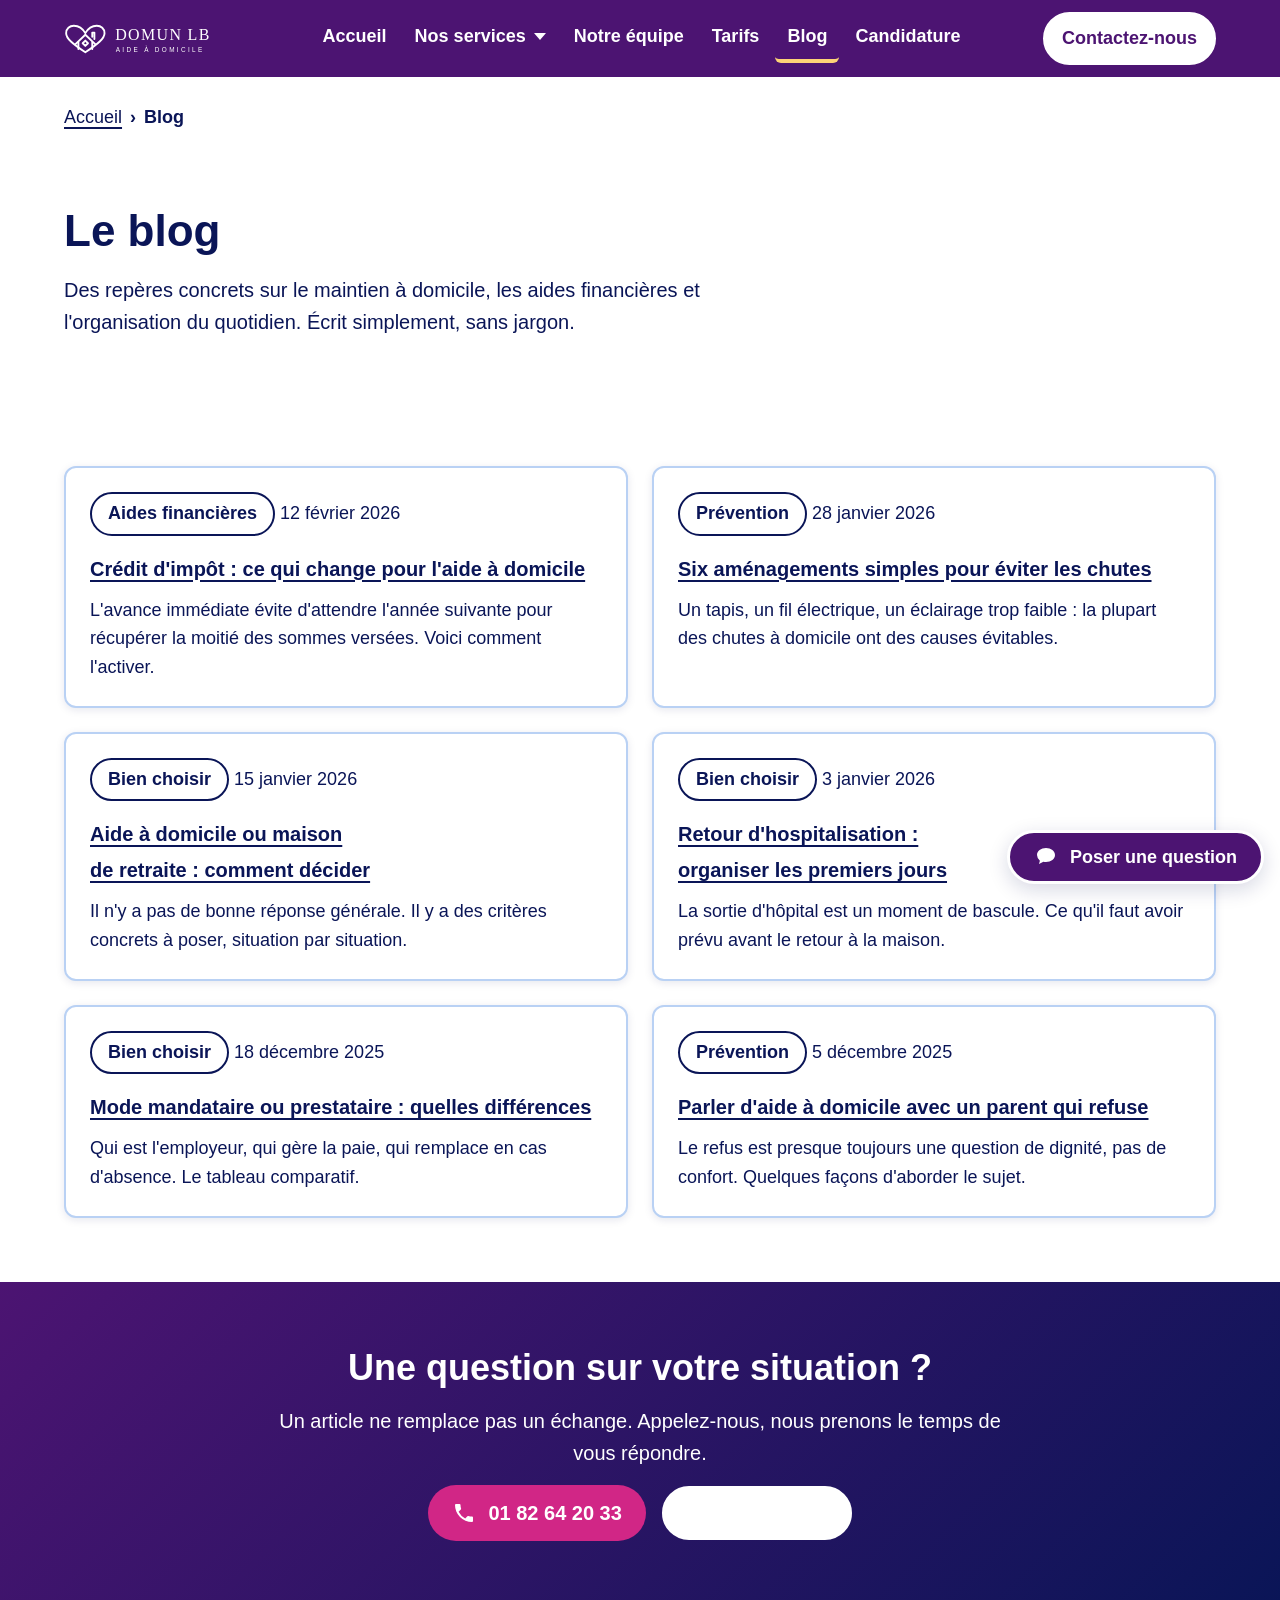
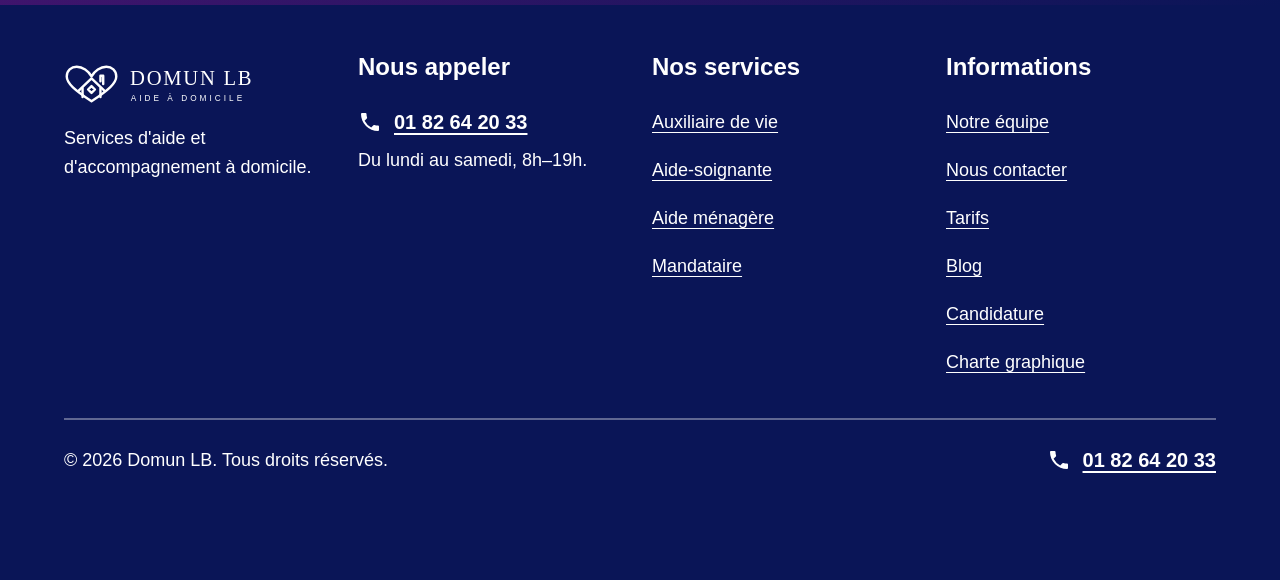
==== commit 1207d45b: "Page « Notre équipe » mettant en avant les intervenants Nouvelle page equipe.html, ajoutée à la navi" ====
--- a/blog.html
+++ b/blog.html
@@ -5,7 +5,7 @@
 <meta name="viewport" content="width=device-width, initial-scale=1">
 <title>Blog — maintien à domicile et aides | Domun LB</title>
 <meta name="description" content="Conseils Domun LB sur le maintien à domicile, les aides financières, la prévention des chutes et le choix d'un service.">
-<link rel="stylesheet" href="assets/css/domun.css?v=4af8163364">
+<link rel="stylesheet" href="assets/css/domun.css?v=b6356bb4ec">
 </head>
 <body>
 <a class="lien-evitement" href="#contenu">Aller au contenu principal</a>
@@ -20,6 +20,7 @@
       <ul class="nav-liste">
           <li><a href="index.html">Accueil</a></li>
           <li class="nav-groupe"><button type="button" class="nav-groupe__bouton" data-sous-menu aria-expanded="false" aria-controls="sous-menu-services">Nos services<span class="nav-groupe__chevron" aria-hidden="true"></span></button><ul class="nav-groupe__liste" id="sous-menu-services" hidden><li><a href="services/auxiliaire-de-vie.html">Auxiliaire de vie</a></li><li><a href="services/aide-soignante.html">Aide-soignante</a></li><li><a href="services/aide-menagere.html">Aide ménagère</a></li><li><a href="services/mandataire.html">Mandataire</a></li></ul></li>
+          <li><a href="equipe.html">Notre équipe</a></li>
           <li><a href="tarifs.html">Tarifs</a></li>
           <li><a href="blog.html" aria-current="page">Blog</a></li>
           <li><a href="candidature.html">Candidature</a></li>
@@ -123,6 +124,7 @@
       <div>
         <h2>Informations</h2>
         <ul>
+          <li><a href="equipe.html">Notre équipe</a></li>
           <li><a href="contact.html">Nous contacter</a></li>
           <li><a href="tarifs.html">Tarifs</a></li>
           <li><a href="blog.html">Blog</a></li>
@@ -153,15 +155,17 @@
         <span aria-hidden="true">✕</span>
       </button>
     </div>
-    <div class="chat__fil" data-chat-fil role="log" aria-live="polite"></div>
-    <div class="chat__choix" data-chat-choix></div>
+    <div class="chat__corps" data-chat-corps>
+      <div class="chat__fil" data-chat-fil role="log" aria-live="polite"></div>
+      <div class="chat__choix" data-chat-choix></div>
+    </div>
     <p class="chat__pied">
       Vous préférez parler à quelqu'un&nbsp;?
       <a class="tel" href="tel:+33182642033"><svg class="tel__icone" viewBox="0 0 24 24" aria-hidden="true" focusable="false"><path d="M6.6 10.8a15.1 15.1 0 0 0 6.6 6.6l2.2-2.2a1 1 0 0 1 1-.24 11.4 11.4 0 0 0 3.6.58 1 1 0 0 1 1 1V20a1 1 0 0 1-1 1A17 17 0 0 1 3 4a1 1 0 0 1 1-1h3.5a1 1 0 0 1 1 1 11.4 11.4 0 0 0 .58 3.6 1 1 0 0 1-.25 1z"/></svg><span class="visuellement-cache">Appeler Domun LB au </span><span class="tel__numero">01 82 64 20 33</span></a>
     </p>
   </div>
 </div>
-<script src="assets/js/navigation.js?v=4af8163364" defer></script>
-<script src="assets/js/chat.js?v=4af8163364" defer></script>
+<script src="assets/js/navigation.js?v=b6356bb4ec" defer></script>
+<script src="assets/js/chat.js?v=b6356bb4ec" defer></script>
 </body>
 </html>
--- a/assets/css/domun.css
+++ b/assets/css/domun.css
@@ -91,6 +91,8 @@
 
   --ombre-carte:  0 2px 8px rgba(10, 21, 87, 0.10);
   --ombre-relief: 0 6px 20px rgba(10, 21, 87, 0.16);
+  /* Ombre intérieure basse : signale qu'une zone défilante a une suite. */
+  --ombre-defilement: inset 0 -12px 10px -10px rgba(10, 21, 87, 0.35);
 
   /* ---- Focus — visible partout, jamais supprimé ------------------------- */
   --focus-epaisseur: 3px;
@@ -1124,7 +1126,7 @@
 
 .chat__panneau {
   width: min(24rem, calc(100vw - 2 * var(--esp-4)));
-  max-height: min(34rem, calc(100vh - 2 * var(--esp-6)));
+  max-height: min(40rem, calc(100vh - 2 * var(--esp-6)));
   display: flex; flex-direction: column;
   background: var(--blanc); color: var(--texte);
   border: 3px solid var(--violet);
@@ -1151,11 +1153,22 @@
 }
 .chat__fermer:hover { background: var(--blanc); color: var(--violet); }
 
-.chat__fil {
+/* Messages et suggestions partagent une seule zone défilante. Séparés, ils se
+   disputaient la hauteur : le fil pouvait rétrécir, les boutons non — leurs
+   48 px sont un plancher — si bien que les messages se retrouvaient écrasés à
+   quelques pixels. Réunis, les suggestions suivent simplement le dernier
+   message, comme dans une messagerie. */
+.chat__corps {
   flex: 1 1 auto; overflow-y: auto;
   padding: var(--esp-4) var(--esp-5);
+  display: flex; flex-direction: column; gap: var(--esp-5);
+}
+.chat__fil {
   display: flex; flex-direction: column; gap: var(--esp-3);
 }
+/* Une réponse longue peut repousser les suggestions hors de la zone visible :
+   cette ombre intérieure signale qu'il reste du contenu en dessous. */
+.chat__corps--suite { box-shadow: var(--ombre-defilement); }
 .chat__message {
   margin: 0; max-width: none;
   padding: var(--esp-3) var(--esp-4);
@@ -1173,9 +1186,7 @@
 
 .chat__choix {
   display: flex; flex-direction: column; gap: var(--esp-2);
-  padding: 0 var(--esp-5) var(--esp-4);
-}
-.chat__choix:empty { padding: 0; }
+}
 .chat__choix .bouton { width: 100%; font-size: var(--texte-s); }
 
 .chat__pied {
@@ -1209,3 +1220,39 @@
    logo absorbe la contrainte — donc la bascule n'avait pas lieu d'être. */
 .entete__cta { flex: none; padding-inline: var(--esp-4); white-space: nowrap; }
 .entete__cta[aria-current="page"] { border-color: var(--jaune); }
+
+/* --------------------------------------------------------------------------
+   PORTRAITS DE L'ÉQUIPE
+   La pastille d'initiales tient lieu de photographie tant que les vraies
+   images ne sont pas fournies : elle reste dans la palette, se charge sans
+   requête et ne laisse aucune image cassée.
+   ------------------------------------------------------------------------ */
+.portrait { align-items: center; text-align: center; gap: var(--esp-3); }
+
+.portrait__avatar {
+  display: grid; place-items: center;
+  width: 6rem; height: 6rem;
+  margin: 0 0 var(--esp-2);
+  background: var(--violet);
+  color: var(--blanc);                 /* blanc sur violet : 12,72:1 */
+  border-radius: 50%;
+  font-size: var(--texte-xl);
+  font-weight: var(--graisse-forte);
+  letter-spacing: 0.05em;
+  line-height: 1;
+}
+.portrait__nom { margin: 0; font-size: var(--texte-l); }
+.portrait__role { margin: 0; font-weight: var(--graisse-forte); }
+.portrait blockquote { margin: 0; }
+.portrait blockquote p { margin: 0; font-style: italic; }
+.portrait .badge { align-self: center; }
+
+/* Portrait d'une personne de l'encadrement : présentation en ligne */
+.portrait--large {
+  flex-direction: row; align-items: flex-start; text-align: left;
+  gap: var(--esp-5);
+}
+.portrait--large .portrait__avatar { flex: none; margin-bottom: 0; }
+@media (max-width: 559px) {
+  .portrait--large { flex-direction: column; align-items: center; text-align: center; }
+}
